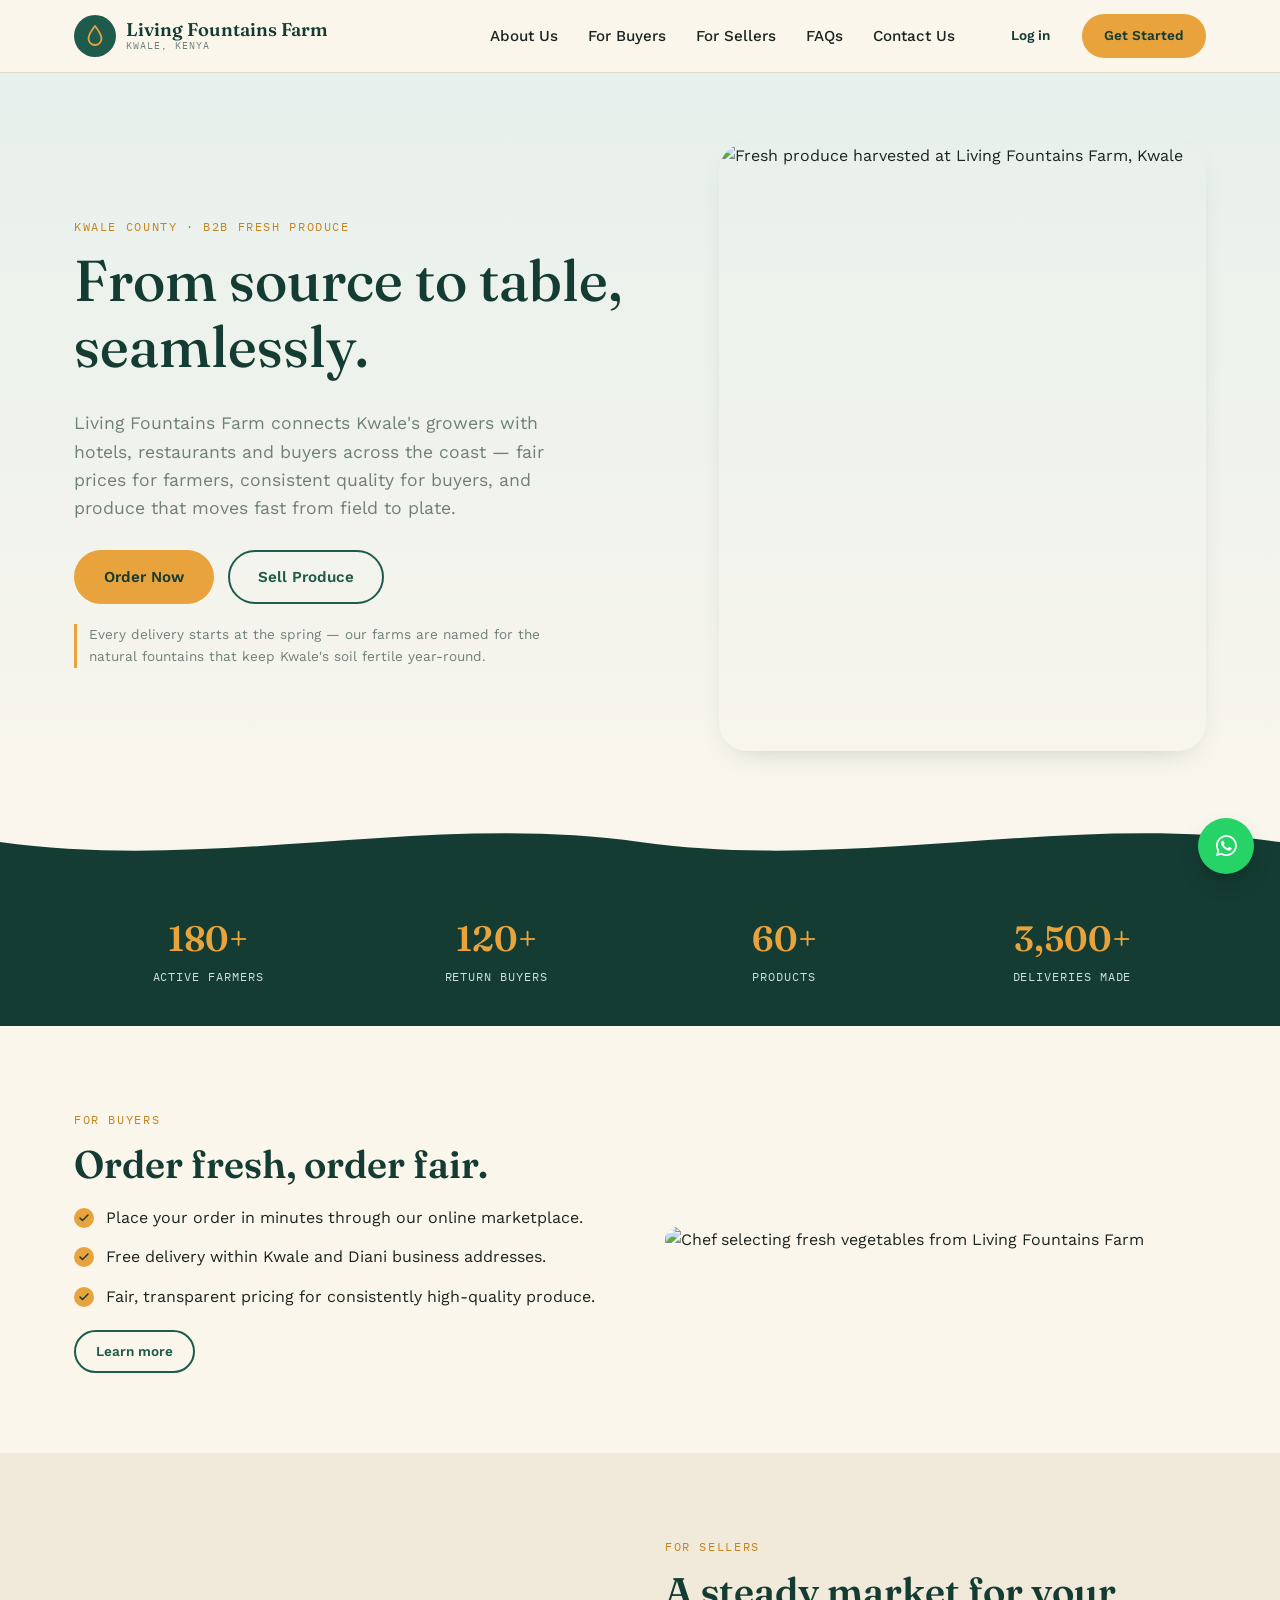
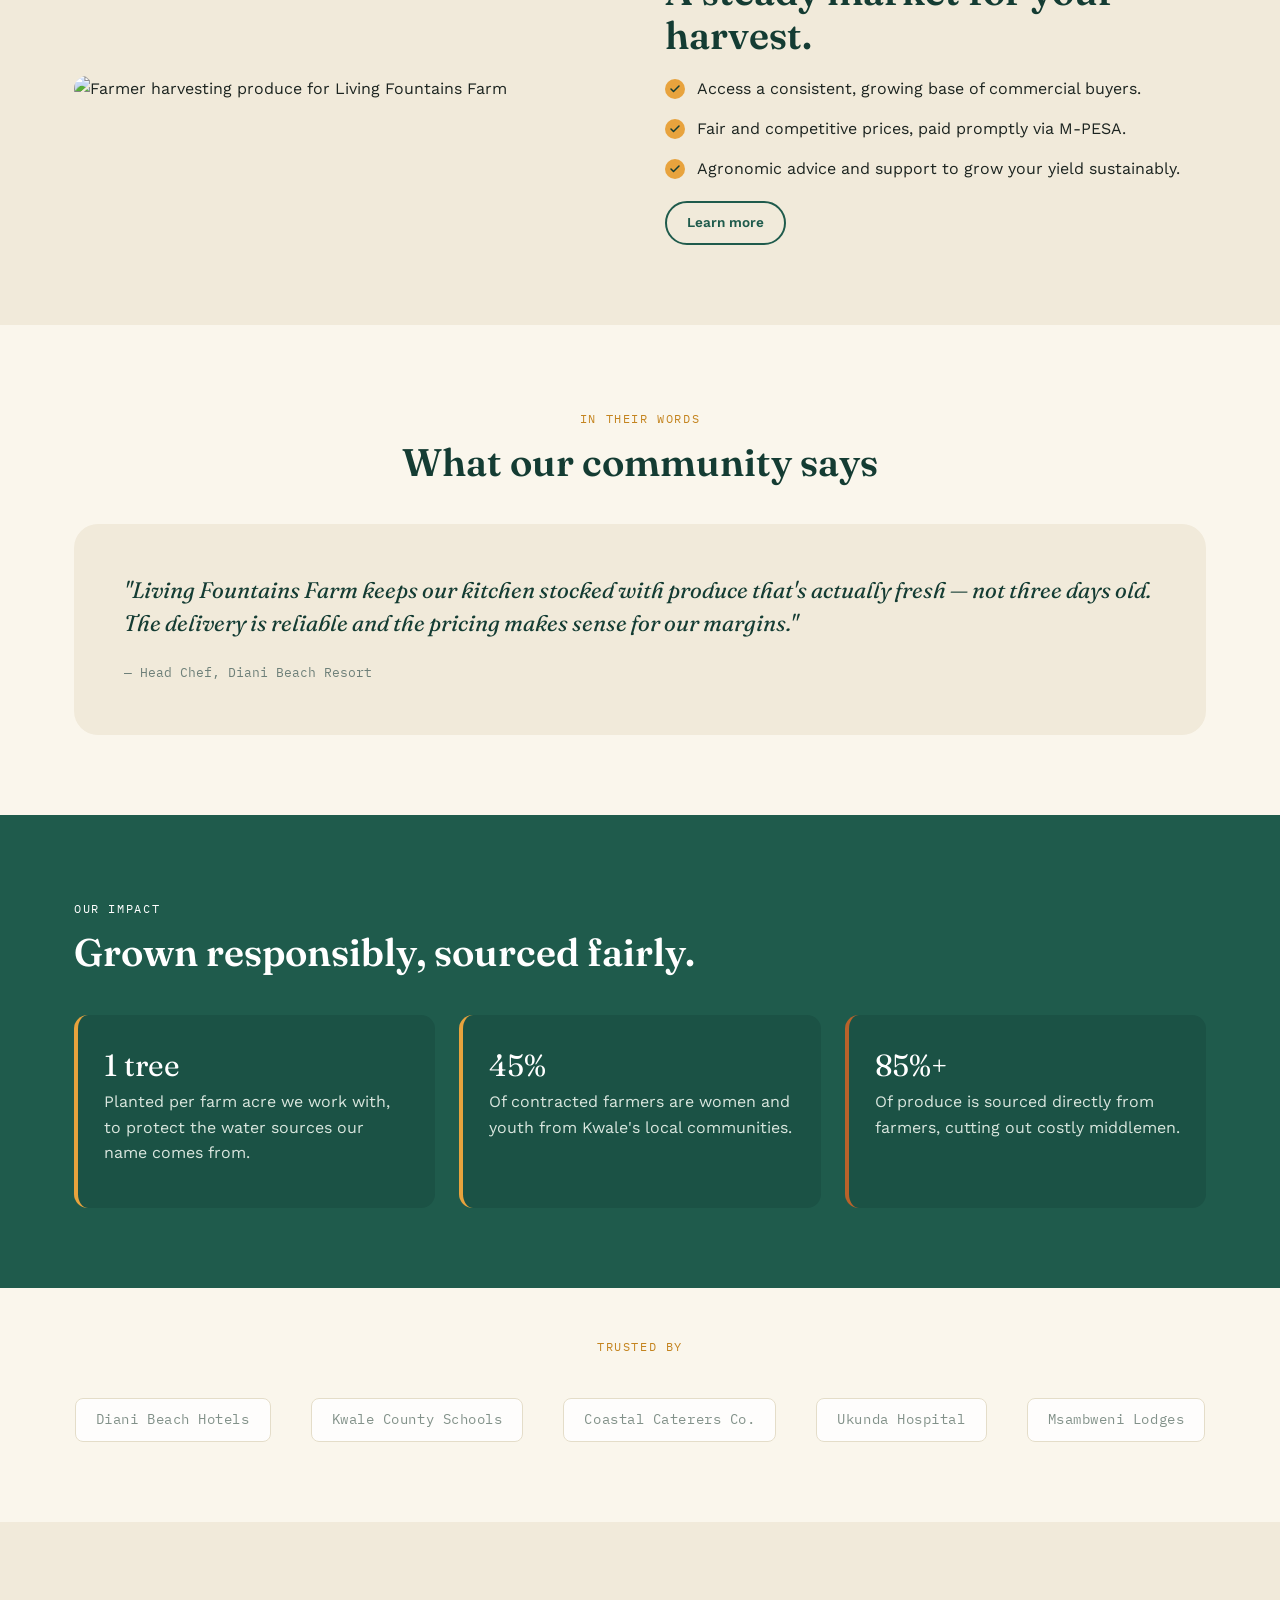
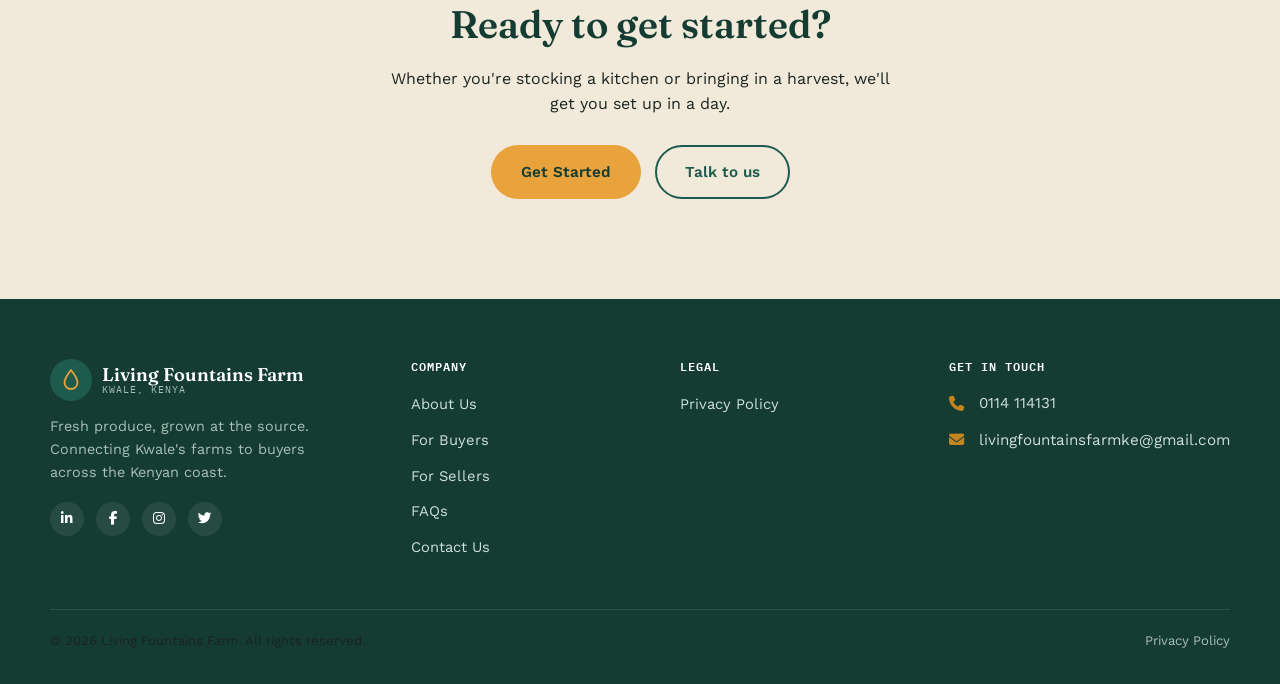
==== index.html @ 210768a9 "Add files via upload" ====
<!DOCTYPE html>
<html lang="en">
<head>
<meta charset="UTF-8">
<meta name="viewport" content="width=device-width, initial-scale=1.0, viewport-fit=cover">
<title>Living Fountains Farm — From Source to Table, Kwale, Kenya</title>
<meta name="description" content="Living Fountains Farm is a Kwale-based agri-marketplace connecting local farmers with buyers through fair pricing, reliable logistics and quality fresh produce.">
<meta name="keywords" content="Living Fountains Farm, Kwale farm, fresh produce Kenya, agri marketplace, buy produce Kwale, sell produce Kwale">
<meta name="author" content="Living Fountains Farm">
<link rel="canonical" href="https://livingfountainsfarm.co.ke/">
<meta property="og:title" content="Living Fountains Farm — From Source to Table">
<meta property="og:description" content="A Kwale-based agri-marketplace connecting farms to buyers with fair pricing and reliable delivery.">
<meta property="og:type" content="website">
<meta property="og:image" content="https://picsum.photos/seed/lff-hero/1200/900">
<link href="https://fonts.googleapis.com/css2?family=Fraunces:ital,opsz,wght@0,9..144,400;0,9..144,500;0,9..144,600;0,9..144,700;1,9..144,500&family=Work+Sans:wght@300;400;500;600;700&family=IBM+Plex+Mono:wght@400;500&display=swap" rel="stylesheet">
<link rel="stylesheet" href="https://cdnjs.cloudflare.com/ajax/libs/font-awesome/6.5.1/css/all.min.css">
<link rel="stylesheet" href="style.css">
</head>
<body>

<!-- ===== HEADER ===== -->
<header class="header">
  <div class="navbar">
    <a href="index.html" class="logo-link">
      <span class="logo-mark">
        <svg viewBox="0 0 24 24" fill="none" stroke="#E8A33D" stroke-width="1.8" stroke-linecap="round" stroke-linejoin="round"><path d="M12 2c0 0-6.5 8.2-6.5 12.5A6.5 6.5 0 0012 21a6.5 6.5 0 006.5-6.5C18.5 10.2 12 2 12 2z"/></svg>
      </span>
      <span class="logo-text">Living Fountains Farm<span>Kwale, Kenya</span></span>
    </a>
    <div class="nav-menu-wrap" id="navMenu">
      <ul class="nav-links">
        <li><a href="about.html">About Us</a></li>
        <li><a href="for-buyers.html">For Buyers</a></li>
        <li><a href="for-sellers.html">For Sellers</a></li>
        <li><a href="faqs.html">FAQs</a></li>
        <li><a href="contact.html">Contact Us</a></li>
      </ul>
      <div class="nav-right">
        <a href="login.html" class="btn btn-ghost btn-small">Log in</a>
        <a href="get-started.html" class="btn btn-primary btn-small">Get Started</a>
      </div>
    </div>
    <button class="hamburger" id="hamburger" aria-label="Toggle menu"><span class="bar"></span><span class="bar"></span><span class="bar"></span></button>
  </div>
</header>

<!-- ===== HERO ===== -->
<section class="hero">
  <div class="container hero-grid">
    <div class="hero-copy">
      <span class="eyebrow">Kwale County · B2B Fresh Produce</span>
      <h1>From <span class="accent">source</span> to table, seamlessly.</h1>
      <p class="hero-description">Living Fountains Farm connects Kwale's growers with hotels, restaurants and buyers across the coast — fair prices for farmers, consistent quality for buyers, and produce that moves fast from field to plate.</p>
      <div class="hero-ctas">
        <a href="https://buyers.livingfountainsfarm.co.ke/auth/onboard" class="btn btn-primary">Order Now</a>
        <a href="https://farmers.livingfountainsfarm.co.ke/auth/onboard" class="btn btn-outline">Sell Produce</a>
      </div>
      <p class="hero-note">Every delivery starts at the spring — our farms are named for the natural fountains that keep Kwale's soil fertile year-round.</p>
    </div>
    <div class="hero-image">
      <img src="https://picsum.photos/seed/lff-hero/900/1100" alt="Fresh produce harvested at Living Fountains Farm, Kwale">
    </div>
  </div>
  <div class="wave-divider">
    <svg viewBox="0 0 1200 60" preserveAspectRatio="none"><path d="M0,30 C200,60 400,0 600,30 C800,60 1000,0 1200,30 L1200,60 L0,60 Z" fill="#143C33"></path></svg>
  </div>
</section>

<!-- ===== STATS ===== -->
<section class="stats-strip">
  <div class="container stats-grid">
    <div><div class="stat-num">180+</div><div class="stat-label">Active Farmers</div></div>
    <div><div class="stat-num">120+</div><div class="stat-label">Return Buyers</div></div>
    <div><div class="stat-num">60+</div><div class="stat-label">Products</div></div>
    <div><div class="stat-num">3,500+</div><div class="stat-label">Deliveries Made</div></div>
  </div>
</section>

<!-- ===== FOR BUYERS / FOR SELLERS ===== -->
<section class="section">
  <div class="container two-col">
    <div>
      <span class="eyebrow">For Buyers</span>
      <h2>Order fresh, order fair.</h2>
      <ul class="check-list">
        <li>Place your order in minutes through our online marketplace.</li>
        <li>Free delivery within Kwale and Diani business addresses.</li>
        <li>Fair, transparent pricing for consistently high-quality produce.</li>
      </ul>
      <a href="for-buyers.html" class="btn btn-outline btn-small">Learn more</a>
    </div>
    <img src="https://picsum.photos/seed/lff-buyers/700/520" alt="Chef selecting fresh vegetables from Living Fountains Farm">
  </div>
</section>

<section class="section section-alt">
  <div class="container two-col">
    <img src="https://picsum.photos/seed/lff-sellers/700/520" alt="Farmer harvesting produce for Living Fountains Farm">
    <div>
      <span class="eyebrow">For Sellers</span>
      <h2>A steady market for your harvest.</h2>
      <ul class="check-list">
        <li>Access a consistent, growing base of commercial buyers.</li>
        <li>Fair and competitive prices, paid promptly via M-PESA.</li>
        <li>Agronomic advice and support to grow your yield sustainably.</li>
      </ul>
      <a href="for-sellers.html" class="btn btn-outline btn-small">Learn more</a>
    </div>
  </div>
</section>

<!-- ===== TESTIMONIALS ===== -->
<section class="section">
  <div class="container">
    <div class="section-head center">
      <span class="eyebrow">In their words</span>
      <h2>What our community says</h2>
    </div>
    <div class="testimonial">
      <blockquote>"Living Fountains Farm keeps our kitchen stocked with produce that's actually fresh — not three days old. The delivery is reliable and the pricing makes sense for our margins."</blockquote>
      <cite>— Head Chef, Diani Beach Resort</cite>
    </div>
  </div>
</section>

<!-- ===== ESG / VALUES ===== -->
<section class="section section-teal">
  <div class="container">
    <div class="section-head">
      <span class="eyebrow">Our Impact</span>
      <h2>Grown responsibly, sourced fairly.</h2>
    </div>
    <div class="value-grid">
      <div class="value-tile" style="background:#1B5245; border-left-color:#E8A33D;">
        <div class="value-num" style="color:#fff;">1 tree</div>
        <p style="color:#d9e6de;">Planted per farm acre we work with, to protect the water sources our name comes from.</p>
      </div>
      <div class="value-tile gold" style="background:#1B5245;">
        <div class="value-num" style="color:#fff;">45%</div>
        <p style="color:#d9e6de;">Of contracted farmers are women and youth from Kwale's local communities.</p>
      </div>
      <div class="value-tile clay" style="background:#1B5245;">
        <div class="value-num" style="color:#fff;">85%+</div>
        <p style="color:#d9e6de;">Of produce is sourced directly from farmers, cutting out costly middlemen.</p>
      </div>
    </div>
  </div>
</section>

<!-- ===== PARTNERS ===== -->
<section class="section-tight">
  <div class="container">
    <p class="center eyebrow" style="display:block;">Trusted by</p>
    <div class="partners-strip">
      <span class="partner-chip">Diani Beach Hotels</span>
      <span class="partner-chip">Kwale County Schools</span>
      <span class="partner-chip">Coastal Caterers Co.</span>
      <span class="partner-chip">Ukunda Hospital</span>
      <span class="partner-chip">Msambweni Lodges</span>
    </div>
  </div>
</section>

<!-- ===== CTA ===== -->
<section class="section section-alt center">
  <div class="container">
    <h2>Ready to get started?</h2>
    <p style="max-width:520px; margin:0 auto 26px;">Whether you're stocking a kitchen or bringing in a harvest, we'll get you set up in a day.</p>
    <div class="hero-ctas center" style="justify-content:center;">
      <a href="get-started.html" class="btn btn-primary">Get Started</a>
      <a href="contact.html" class="btn btn-outline">Talk to us</a>
    </div>
  </div>
</section>

<!-- ===== FOOTER ===== -->
<footer class="footer">
  <div class="container footer-top">
    <div class="footer-grid">
      <div class="footer-col">
        <div class="logo-link" style="margin-bottom:14px;">
          <span class="logo-mark"><svg viewBox="0 0 24 24" fill="none" stroke="#E8A33D" stroke-width="1.8" stroke-linecap="round" stroke-linejoin="round"><path d="M12 2c0 0-6.5 8.2-6.5 12.5A6.5 6.5 0 0012 21a6.5 6.5 0 006.5-6.5C18.5 10.2 12 2 12 2z"/></svg></span>
          <span class="logo-text" style="color:#fff;">Living Fountains Farm<span style="color:#a9c1b6;">Kwale, Kenya</span></span>
        </div>
        <p class="footer-brand-desc">Fresh produce, grown at the source. Connecting Kwale's farms to buyers across the Kenyan coast.</p>
        <div class="social-row">
          <a href="#" aria-label="LinkedIn"><i class="fab fa-linkedin-in"></i></a>
          <a href="#" aria-label="Facebook"><i class="fab fa-facebook-f"></i></a>
          <a href="#" aria-label="Instagram"><i class="fab fa-instagram"></i></a>
          <a href="#" aria-label="Twitter"><i class="fab fa-twitter"></i></a>
        </div>
      </div>
      <div class="footer-col">
        <h4>Company</h4>
        <ul class="footer-links">
          <li><a href="about.html">About Us</a></li>
          <li><a href="for-buyers.html">For Buyers</a></li>
          <li><a href="for-sellers.html">For Sellers</a></li>
          <li><a href="faqs.html">FAQs</a></li>
          <li><a href="contact.html">Contact Us</a></li>
        </ul>
      </div>
      <div class="footer-col">
        <h4>Legal</h4>
        <ul class="footer-links"><li><a href="privacy-policy.html">Privacy Policy</a></li></ul>
      </div>
      <div class="footer-col">
        <h4>Get in touch</h4>
        <div class="footer-contact-item"><i class="fas fa-phone"></i><a href="tel:+254114114131">0114 114131</a></div>
        <div class="footer-contact-item"><i class="fas fa-envelope"></i><a href="mailto:livingfountainsfarmke@gmail.com">livingfountainsfarmke@gmail.com</a></div>
      </div>
    </div>
  </div>
  <div class="container footer-bottom">
    <p>© 2026 Living Fountains Farm. All rights reserved.</p>
    <a href="privacy-policy.html">Privacy Policy</a>
  </div>
</footer>

<a href="https://wa.me/254114114131" class="whatsapp-float" target="_blank" rel="noopener noreferrer" aria-label="Chat on WhatsApp"><i class="fab fa-whatsapp"></i></a>

<script src="script.js"></script>
</body>
</html>
---- style.css ----
/* ==========================================================================
   LIVING FOUNTAINS FARM — Design tokens
   Palette:
     --lf-teal       #1F5B4C  (deep spring-water teal — primary)
     --lf-teal-dark  #143C33  (headers/footer)
     --lf-gold       #E8A33D  (sun-ripened gold — accent / CTA)
     --lf-clay       #B9622A  (soil clay — secondary accent)
     --lf-cream      #FAF6EC  (page background)
     --lf-ink        #1C2420  (text)
     --lf-mist       #6E8079  (muted text)
   Type:
     Display: "Fraunces" (organic serif, grown not manufactured)
     Body:    "Work Sans" (clean, practical)
     Utility: "IBM Plex Mono" (labels, numerals, small caps data)
   Signature element: flowing wave dividers between sections — the "fountain
   line" — echoing the spring source the farm is named for.
   ========================================================================== */

@import url('https://fonts.googleapis.com/css2?family=Fraunces:ital,opsz,wght@0,9..144,400;0,9..144,500;0,9..144,600;0,9..144,700;1,9..144,500&family=Work+Sans:wght@300;400;500;600;700&family=IBM+Plex+Mono:wght@400;500&display=swap');

:root {
  --lf-teal: #1F5B4C;
  --lf-teal-dark: #143C33;
  --lf-teal-tint: #E7F0EC;
  --lf-gold: #E8A33D;
  --lf-gold-dark: #C4841F;
  --lf-clay: #B9622A;
  --lf-cream: #FAF6EC;
  --lf-cream-deep: #F1EADA;
  --lf-ink: #1C2420;
  --lf-mist: #6E8079;
  --lf-border: #E1D9C4;

  --font-display: 'Fraunces', serif;
  --font-body: 'Work Sans', sans-serif;
  --font-mono: 'IBM Plex Mono', monospace;

  --container-max: 1180px;
  --container-padding: 24px;
  --radius: 14px;
  --shadow-subtle: 0 10px 30px -18px rgba(20, 60, 51, 0.35);
}

* { box-sizing: border-box; }

html { scroll-behavior: smooth; }

body {
  margin: 0;
  font-family: var(--font-body);
  color: var(--lf-ink);
  background: var(--lf-cream);
  line-height: 1.6;
  -webkit-font-smoothing: antialiased;
}

img { max-width: 100%; display: block; }

a { color: inherit; }

.container {
  max-width: var(--container-max);
  margin: 0 auto;
  padding: 0 var(--container-padding);
}

h1, h2, h3, h4 {
  font-family: var(--font-display);
  color: var(--lf-teal-dark);
  line-height: 1.15;
  margin: 0 0 0.5em;
  font-weight: 600;
}

h1 { font-size: clamp(2.4rem, 5vw, 3.6rem); font-weight: 500; }
h2 { font-size: clamp(1.8rem, 3.2vw, 2.4rem); }
h3 { font-size: 1.3rem; }

p { margin: 0 0 1em; color: var(--lf-ink); }

.eyebrow {
  font-family: var(--font-mono);
  font-size: 0.72rem;
  letter-spacing: 0.14em;
  text-transform: uppercase;
  color: var(--lf-gold-dark);
  display: inline-block;
  margin-bottom: 12px;
}

/* ---------- Buttons ---------- */
.btn {
  display: inline-flex;
  align-items: center;
  gap: 8px;
  padding: 13px 28px;
  border-radius: 999px;
  font-family: var(--font-body);
  font-weight: 600;
  font-size: 0.95rem;
  text-decoration: none;
  border: 2px solid transparent;
  cursor: pointer;
  transition: transform 0.2s ease, box-shadow 0.2s ease, background 0.2s ease;
}
.btn-primary {
  background: var(--lf-gold);
  color: var(--lf-teal-dark);
}
.btn-primary:hover { background: var(--lf-gold-dark); transform: translateY(-2px); box-shadow: 0 10px 22px -10px rgba(196,132,31,0.6); }
.btn-outline {
  background: transparent;
  border-color: var(--lf-teal);
  color: var(--lf-teal);
}
.btn-outline:hover { background: var(--lf-teal); color: #fff; transform: translateY(-2px); }
.btn-ghost {
  background: transparent;
  color: var(--lf-teal-dark);
  padding: 13px 18px;
}
.btn-ghost:hover { color: var(--lf-gold-dark); }
.btn-small { padding: 9px 20px; font-size: 0.85rem; }
.btn-block { width: 100%; justify-content: center; }

/* ---------- Header / Nav ---------- */
.header {
  position: sticky;
  top: 0;
  z-index: 200;
  background: rgba(250, 246, 236, 0.92);
  backdrop-filter: blur(10px);
  border-bottom: 1px solid var(--lf-border);
}
.navbar {
  max-width: var(--container-max);
  margin: 0 auto;
  padding: 14px var(--container-padding);
  display: flex;
  align-items: center;
  justify-content: space-between;
  gap: 20px;
}
.logo-link {
  display: flex;
  align-items: center;
  gap: 10px;
  text-decoration: none;
}
.logo-mark {
  width: 42px;
  height: 42px;
  border-radius: 50%;
  background: var(--lf-teal);
  display: flex;
  align-items: center;
  justify-content: center;
  flex-shrink: 0;
}
.logo-mark svg { width: 24px; height: 24px; }
.logo-text {
  font-family: var(--font-display);
  font-weight: 600;
  font-size: 1.15rem;
  color: var(--lf-teal-dark);
  line-height: 1.1;
}
.logo-text span {
  display: block;
  font-family: var(--font-mono);
  font-size: 0.6rem;
  letter-spacing: 0.1em;
  color: var(--lf-mist);
  font-weight: 400;
  text-transform: uppercase;
}
.nav-links {
  list-style: none;
  display: flex;
  gap: 30px;
  margin: 0;
  padding: 0;
  font-weight: 500;
  font-size: 0.95rem;
}
.nav-links a {
  text-decoration: none;
  color: var(--lf-ink);
  padding: 6px 0;
  border-bottom: 2px solid transparent;
  transition: color 0.2s, border-color 0.2s;
}
.nav-links a:hover,
.nav-links a.active {
  color: var(--lf-teal);
  border-color: var(--lf-gold);
}
.nav-right {
  display: flex;
  align-items: center;
  gap: 10px;
}
.nav-menu-wrap {
  display: flex;
  align-items: center;
  gap: 34px;
}
.hamburger {
  display: none;
  flex-direction: column;
  gap: 5px;
  cursor: pointer;
  background: none;
  border: none;
  padding: 6px;
}
.hamburger .bar {
  width: 24px;
  height: 2px;
  background: var(--lf-teal-dark);
  display: block;
  transition: 0.25s;
}

/* ---------- Hero wave divider (signature element) ---------- */
.wave-divider {
  width: 100%;
  line-height: 0;
  transform: translateY(1px);
}
.wave-divider svg { width: 100%; height: 60px; display: block; }

/* ---------- Hero ---------- */
.hero {
  background: linear-gradient(180deg, var(--lf-teal-tint) 0%, var(--lf-cream) 100%);
  padding: 70px 0 0;
  overflow: hidden;
}
.hero-grid {
  display: grid;
  grid-template-columns: 1.1fr 0.9fr;
  gap: 50px;
  align-items: center;
  padding-bottom: 60px;
}
.hero-title .accent { color: var(--lf-gold-dark); font-style: italic; }
.hero-description { font-size: 1.1rem; color: var(--lf-mist); max-width: 520px; }
.hero-ctas { display: flex; gap: 14px; flex-wrap: wrap; margin: 28px 0 20px; }
.hero-note {
  font-size: 0.85rem;
  color: var(--lf-mist);
  border-left: 3px solid var(--lf-gold);
  padding-left: 12px;
  max-width: 480px;
}
.hero-image {
  position: relative;
  border-radius: 28px;
  overflow: hidden;
  box-shadow: var(--shadow-subtle);
  aspect-ratio: 4/5;
}
.hero-image img { width: 100%; height: 100%; object-fit: cover; }

/* ---------- Stats strip ---------- */
.stats-strip {
  background: var(--lf-teal-dark);
  color: #fff;
  padding: 40px 0;
}
.stats-grid {
  display: grid;
  grid-template-columns: repeat(4, 1fr);
  gap: 20px;
  text-align: center;
}
.stat-num {
  font-family: var(--font-display);
  font-size: 2.2rem;
  color: var(--lf-gold);
  font-weight: 600;
}
.stat-label {
  font-family: var(--font-mono);
  font-size: 0.72rem;
  letter-spacing: 0.08em;
  text-transform: uppercase;
  color: #cfe0d8;
}

/* ---------- Sections ---------- */
.section { padding: 80px 0; }
.section-tight { padding: 50px 0; }
.section-alt { background: var(--lf-cream-deep); }
.section-teal { background: var(--lf-teal); color: #fff; }
.section-teal h2, .section-teal h3, .section-teal .eyebrow { color: #fff; }
.section-teal p { color: #d9e6de; }

.section-head { max-width: 640px; margin: 0 0 40px; }
.section-head.center { margin-left: auto; margin-right: auto; text-align: center; }

/* ---------- Two-column feature ---------- */
.two-col {
  display: grid;
  grid-template-columns: 1fr 1fr;
  gap: 50px;
  align-items: center;
}
.two-col img { border-radius: var(--radius); box-shadow: var(--shadow-subtle); }

/* ---------- Cards ---------- */
.card-grid {
  display: grid;
  grid-template-columns: repeat(3, 1fr);
  gap: 28px;
}
.card {
  background: #fff;
  border: 1px solid var(--lf-border);
  border-radius: var(--radius);
  padding: 30px 26px;
  transition: transform 0.25s, box-shadow 0.25s;
}
.card:hover { transform: translateY(-6px); box-shadow: var(--shadow-subtle); }
.card-num {
  font-family: var(--font-mono);
  font-size: 0.75rem;
  color: var(--lf-gold-dark);
  margin-bottom: 10px;
  display: block;
}
.card-icon {
  width: 46px; height: 46px;
  border-radius: 12px;
  background: var(--lf-teal-tint);
  display: flex; align-items: center; justify-content: center;
  margin-bottom: 16px;
}
.card-icon svg { width: 24px; height: 24px; stroke: var(--lf-teal); }

/* ---------- Checklist ---------- */
.check-list { list-style: none; margin: 0 0 20px; padding: 0; }
.check-list li {
  display: flex;
  gap: 12px;
  margin-bottom: 14px;
  align-items: flex-start;
}
.check-list li::before {
  content: '';
  flex-shrink: 0;
  width: 20px; height: 20px;
  margin-top: 3px;
  border-radius: 50%;
  background: var(--lf-gold);
  background-image: url("data:image/svg+xml,%3Csvg xmlns='http://www.w3.org/2000/svg' viewBox='0 0 24 24' fill='none' stroke='%23143C33' stroke-width='3' stroke-linecap='round' stroke-linejoin='round'%3E%3Cpolyline points='20 6 9 17 4 12'/%3E%3C/svg%3E");
  background-repeat: no-repeat;
  background-position: center;
  background-size: 12px;
}

/* ---------- Testimonial ---------- */
.testimonial {
  background: var(--lf-cream-deep);
  border-radius: 24px;
  padding: 50px;
  position: relative;
}
.testimonial blockquote {
  font-family: var(--font-display);
  font-size: 1.4rem;
  font-style: italic;
  color: var(--lf-teal-dark);
  margin: 0 0 20px;
  line-height: 1.45;
}
.testimonial cite {
  font-family: var(--font-mono);
  font-size: 0.8rem;
  color: var(--lf-mist);
  font-style: normal;
}

/* ---------- Steps (numbered — real sequence) ---------- */
.steps-list { list-style: none; margin: 0; padding: 0; counter-reset: step; }
.steps-list li {
  counter-increment: step;
  display: flex;
  gap: 20px;
  padding: 22px 0;
  border-bottom: 1px solid var(--lf-border);
}
.steps-list li:last-child { border-bottom: none; }
.steps-list li::before {
  content: counter(step);
  font-family: var(--font-display);
  font-size: 1.3rem;
  color: var(--lf-gold-dark);
  width: 40px; height: 40px;
  flex-shrink: 0;
  border: 2px solid var(--lf-gold);
  border-radius: 50%;
  display: flex; align-items: center; justify-content: center;
}

/* ---------- ESG / value tiles ---------- */
.value-grid {
  display: grid;
  grid-template-columns: repeat(3, 1fr);
  gap: 24px;
}
.value-tile {
  background: #fff;
  border-radius: var(--radius);
  padding: 26px;
  border-left: 4px solid var(--lf-teal);
}
.value-tile.gold { border-left-color: var(--lf-gold); }
.value-tile.clay { border-left-color: var(--lf-clay); }
.value-tile .value-num { font-family: var(--font-display); font-size: 1.9rem; color: var(--lf-teal-dark); }

/* ---------- Tabs (Why buy/sell from us) ---------- */
.tabs { display: flex; flex-wrap: wrap; gap: 10px; margin-bottom: 30px; }
.tab-btn {
  font-family: var(--font-mono);
  font-size: 0.78rem;
  letter-spacing: 0.05em;
  text-transform: uppercase;
  padding: 10px 18px;
  border-radius: 999px;
  border: 1px solid var(--lf-border);
  background: #fff;
  cursor: pointer;
  color: var(--lf-mist);
}
.tab-btn.active { background: var(--lf-teal); color: #fff; border-color: var(--lf-teal); }
.tab-panel { display: none; }
.tab-panel.active { display: block; }

/* ---------- Partners strip ---------- */
.partners-strip {
  display: flex;
  flex-wrap: wrap;
  gap: 40px;
  align-items: center;
  justify-content: center;
  padding: 30px 0;
  opacity: 0.85;
}
.partner-chip {
  font-family: var(--font-mono);
  font-size: 0.85rem;
  letter-spacing: 0.04em;
  color: var(--lf-mist);
  border: 1px solid var(--lf-border);
  padding: 10px 20px;
  border-radius: 8px;
  background: #fff;
}

/* ---------- FAQ accordion ---------- */
.faq-list { max-width: 780px; margin: 0 auto; }
.faq-item {
  border-bottom: 1px solid var(--lf-border);
}
.faq-question {
  width: 100%;
  text-align: left;
  background: none;
  border: none;
  padding: 22px 0;
  font-family: var(--font-display);
  font-size: 1.1rem;
  color: var(--lf-teal-dark);
  display: flex;
  justify-content: space-between;
  align-items: center;
  cursor: pointer;
  gap: 20px;
}
.faq-question .icon { font-size: 1.4rem; color: var(--lf-gold-dark); transition: transform 0.25s; flex-shrink: 0; }
.faq-item.open .faq-question .icon { transform: rotate(45deg); }
.faq-answer {
  max-height: 0;
  overflow: hidden;
  transition: max-height 0.3s ease;
  color: var(--lf-mist);
}
.faq-item.open .faq-answer { max-height: 400px; }
.faq-answer-inner { padding-bottom: 22px; }
.faq-category { margin-bottom: 10px; }

/* ---------- Contact page ---------- */
.contact-grid {
  display: grid;
  grid-template-columns: 0.85fr 1.15fr;
  gap: 50px;
}
.contact-info h3 { margin-bottom: 20px; }
.footer-contact-item {
  display: flex;
  align-items: center;
  gap: 12px;
  font-size: 0.95rem;
}
.footer-contact-item i, .footer-contact-item svg { color: var(--lf-gold-dark); width: 18px; }
.contact-info a { text-decoration: none; }
.contact-info a:hover { color: var(--lf-teal); }
.location-item { margin-bottom: 26px; padding-bottom: 20px; border-bottom: 1px solid var(--lf-border); }
.location-item:last-child { border-bottom: none; }
.location-item h4 { font-size: 1.05rem; margin-bottom: 10px; display: flex; gap: 8px; align-items: center; }
.map-container { border-radius: 12px; overflow: hidden; box-shadow: var(--shadow-subtle); margin-top: 12px; }
.map-container iframe { width: 100%; height: 220px; border: 0; }

.contact-form { background: #fff; border-radius: 20px; padding: 36px; box-shadow: var(--shadow-subtle); }
.form-group { margin-bottom: 18px; }
.form-group label { display: block; font-weight: 600; font-size: 0.88rem; margin-bottom: 6px; color: var(--lf-teal-dark); }
.form-group input,
.form-group select,
.form-group textarea {
  width: 100%;
  padding: 12px 14px;
  border: 1px solid var(--lf-border);
  border-radius: 10px;
  font-family: var(--font-body);
  font-size: 0.95rem;
  background: var(--lf-cream);
  color: var(--lf-ink);
}
.form-group input:focus,
.form-group select:focus,
.form-group textarea:focus {
  outline: none;
  border-color: var(--lf-teal);
  box-shadow: 0 0 0 3px rgba(31,91,76,0.12);
}
.form-success { color: var(--lf-teal); background: var(--lf-teal-tint); padding: 12px 16px; border-radius: 10px; }
.form-error { color: #a33; background: #fdeeee; padding: 12px 16px; border-radius: 10px; }

/* ---------- Auth (Log in / Get Started) ---------- */
.auth-shell {
  min-height: calc(100vh - 220px);
  display: flex;
  align-items: center;
  justify-content: center;
  padding: 60px var(--container-padding);
  background: linear-gradient(180deg, var(--lf-teal-tint), var(--lf-cream));
}
.auth-card {
  width: 100%;
  max-width: 440px;
  background: #fff;
  border-radius: 22px;
  box-shadow: var(--shadow-subtle);
  padding: 40px;
}
.auth-header { text-align: center; margin-bottom: 26px; }
.role-toggle {
  display: grid;
  grid-template-columns: 1fr 1fr;
  gap: 8px;
  background: var(--lf-cream-deep);
  border-radius: 12px;
  padding: 6px;
  margin-bottom: 28px;
}
.role-btn {
  border: none;
  background: transparent;
  padding: 10px;
  border-radius: 8px;
  font-weight: 600;
  font-size: 0.9rem;
  color: var(--lf-mist);
  cursor: pointer;
}
.role-btn.active { background: var(--lf-teal); color: #fff; }
.auth-panel { display: none; }
.auth-panel.active { display: block; }
.auth-switch { text-align: center; margin-top: 20px; font-size: 0.9rem; color: var(--lf-mist); }
.auth-switch a { color: var(--lf-teal); font-weight: 600; text-decoration: none; }
.auth-divider { text-align: center; color: var(--lf-mist); font-size: 0.8rem; margin: 18px 0; position: relative; }
.auth-divider::before, .auth-divider::after {
  content: ''; position: absolute; top: 50%; width: 40%; height: 1px; background: var(--lf-border);
}
.auth-divider::before { left: 0; } .auth-divider::after { right: 0; }

/* ---------- Footer ---------- */
.footer { background: var(--lf-teal-dark); color: #cfe0d8; padding-top: 0; }
.footer-top { padding: 60px 0 40px; }
.footer-grid {
  display: grid;
  grid-template-columns: 1.4fr 1fr 1fr 1fr;
  gap: 40px;
}
.footer-col h4 { color: #fff; font-family: var(--font-mono); font-size: 0.78rem; letter-spacing: 0.08em; text-transform: uppercase; margin-bottom: 18px; }
.footer-links { list-style: none; padding: 0; margin: 0; }
.footer-links li { margin-bottom: 10px; }
.footer-links a { text-decoration: none; color: #cfe0d8; font-size: 0.92rem; }
.footer-links a:hover { color: var(--lf-gold); }
.footer .footer-contact-item { margin-bottom: 12px; color: #cfe0d8; }
.footer .footer-contact-item a { text-decoration: none; color: #cfe0d8; }
.footer .footer-contact-item a:hover { color: var(--lf-gold); }
.footer-brand-desc { font-size: 0.9rem; color: #a9c1b6; max-width: 280px; margin-top: 14px; }
.social-row { display: flex; gap: 12px; margin-top: 18px; }
.social-row a {
  width: 34px; height: 34px; border-radius: 50%;
  background: rgba(255,255,255,0.08);
  display: flex; align-items: center; justify-content: center;
  color: #fff; text-decoration: none; font-size: 0.85rem;
  transition: background 0.2s;
}
.social-row a:hover { background: var(--lf-gold); color: var(--lf-teal-dark); }
.footer-bottom {
  border-top: 1px solid rgba(255,255,255,0.1);
  padding: 20px 0;
  font-size: 0.82rem;
  color: #a9c1b6;
  display: flex;
  justify-content: space-between;
  flex-wrap: wrap;
  gap: 10px;
}
.footer-bottom a { text-decoration: none; color: #a9c1b6; }
.footer-bottom a:hover { color: var(--lf-gold); }

/* ---------- Page hero (inner pages) ---------- */
.page-hero {
  background: var(--lf-teal-tint);
  padding: 60px 0 50px;
  text-align: center;
}
.page-hero p { max-width: 600px; margin: 0 auto; color: var(--lf-mist); }

/* ---------- Utility ---------- */
.center { text-align: center; }
.mt-30 { margin-top: 30px; }
.mb-0 { margin-bottom: 0; }

/* ---------- Floating WhatsApp ---------- */
.whatsapp-float {
  position: fixed;
  bottom: 26px; right: 26px;
  width: 56px; height: 56px;
  border-radius: 50%;
  background: #25D366;
  color: #fff;
  display: flex; align-items: center; justify-content: center;
  font-size: 1.5rem;
  text-decoration: none;
  box-shadow: 0 10px 24px -8px rgba(0,0,0,0.35);
  z-index: 150;
}

/* ---------- Responsive ---------- */
@media (max-width: 980px) {
  .hero-grid, .two-col, .contact-grid { grid-template-columns: 1fr; }
  .hero-image { order: -1; aspect-ratio: 16/9; }
  .card-grid { grid-template-columns: 1fr 1fr; }
  .stats-grid { grid-template-columns: 1fr 1fr; }
  .value-grid { grid-template-columns: 1fr; }
  .footer-grid { grid-template-columns: 1fr 1fr; }
}
@media (max-width: 768px) {
  .nav-menu-wrap { position: fixed; top: 72px; left: 0; right: 0; bottom: 0; background: var(--lf-cream); flex-direction: column; padding: 30px; gap: 24px; transform: translateX(100%); transition: transform 0.3s ease; overflow-y: auto; }
  .nav-menu-wrap.open { transform: translateX(0); }
  .nav-links { flex-direction: column; gap: 18px; font-size: 1.1rem; }
  .nav-right { flex-direction: column; align-items: stretch; width: 100%; }
  .hamburger { display: flex; }
  .card-grid { grid-template-columns: 1fr; }
  .stats-grid { grid-template-columns: 1fr 1fr; }
  .footer-grid { grid-template-columns: 1fr; }
  .footer-bottom { flex-direction: column; text-align: center; }
}
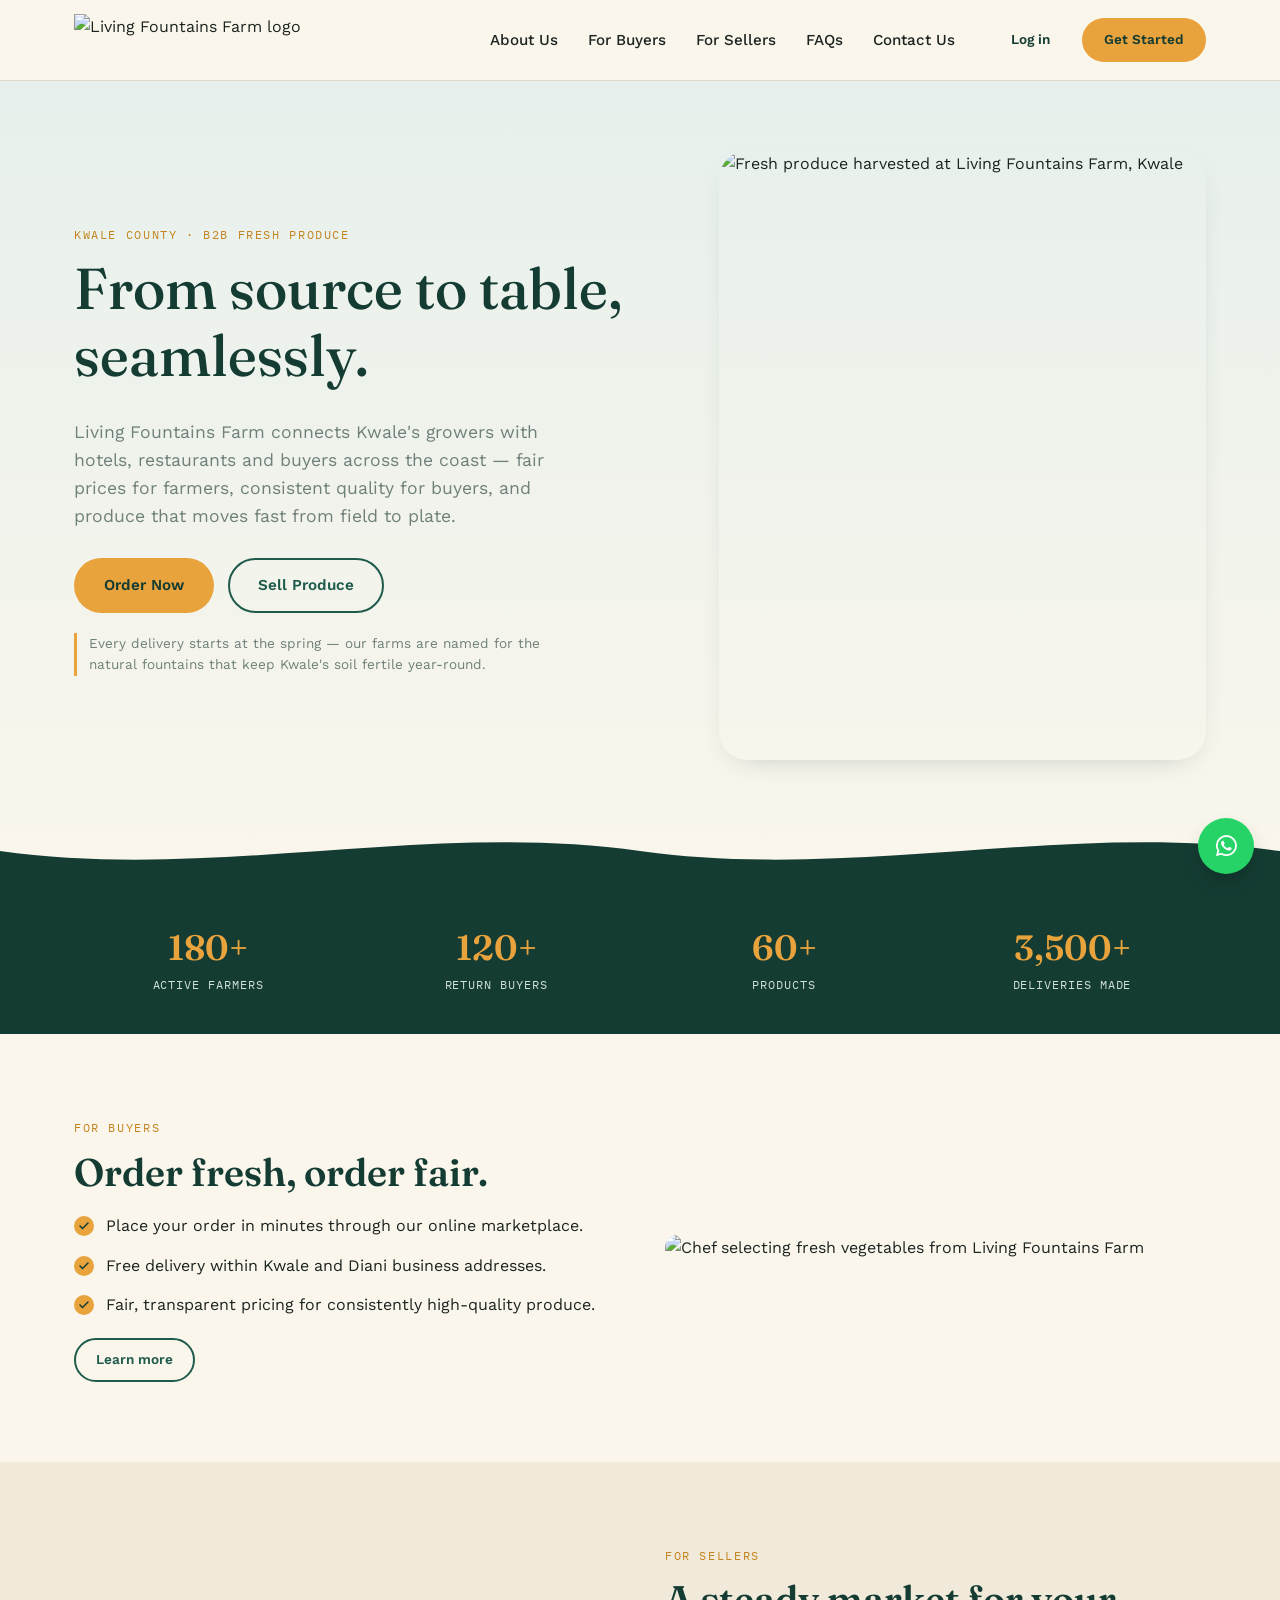
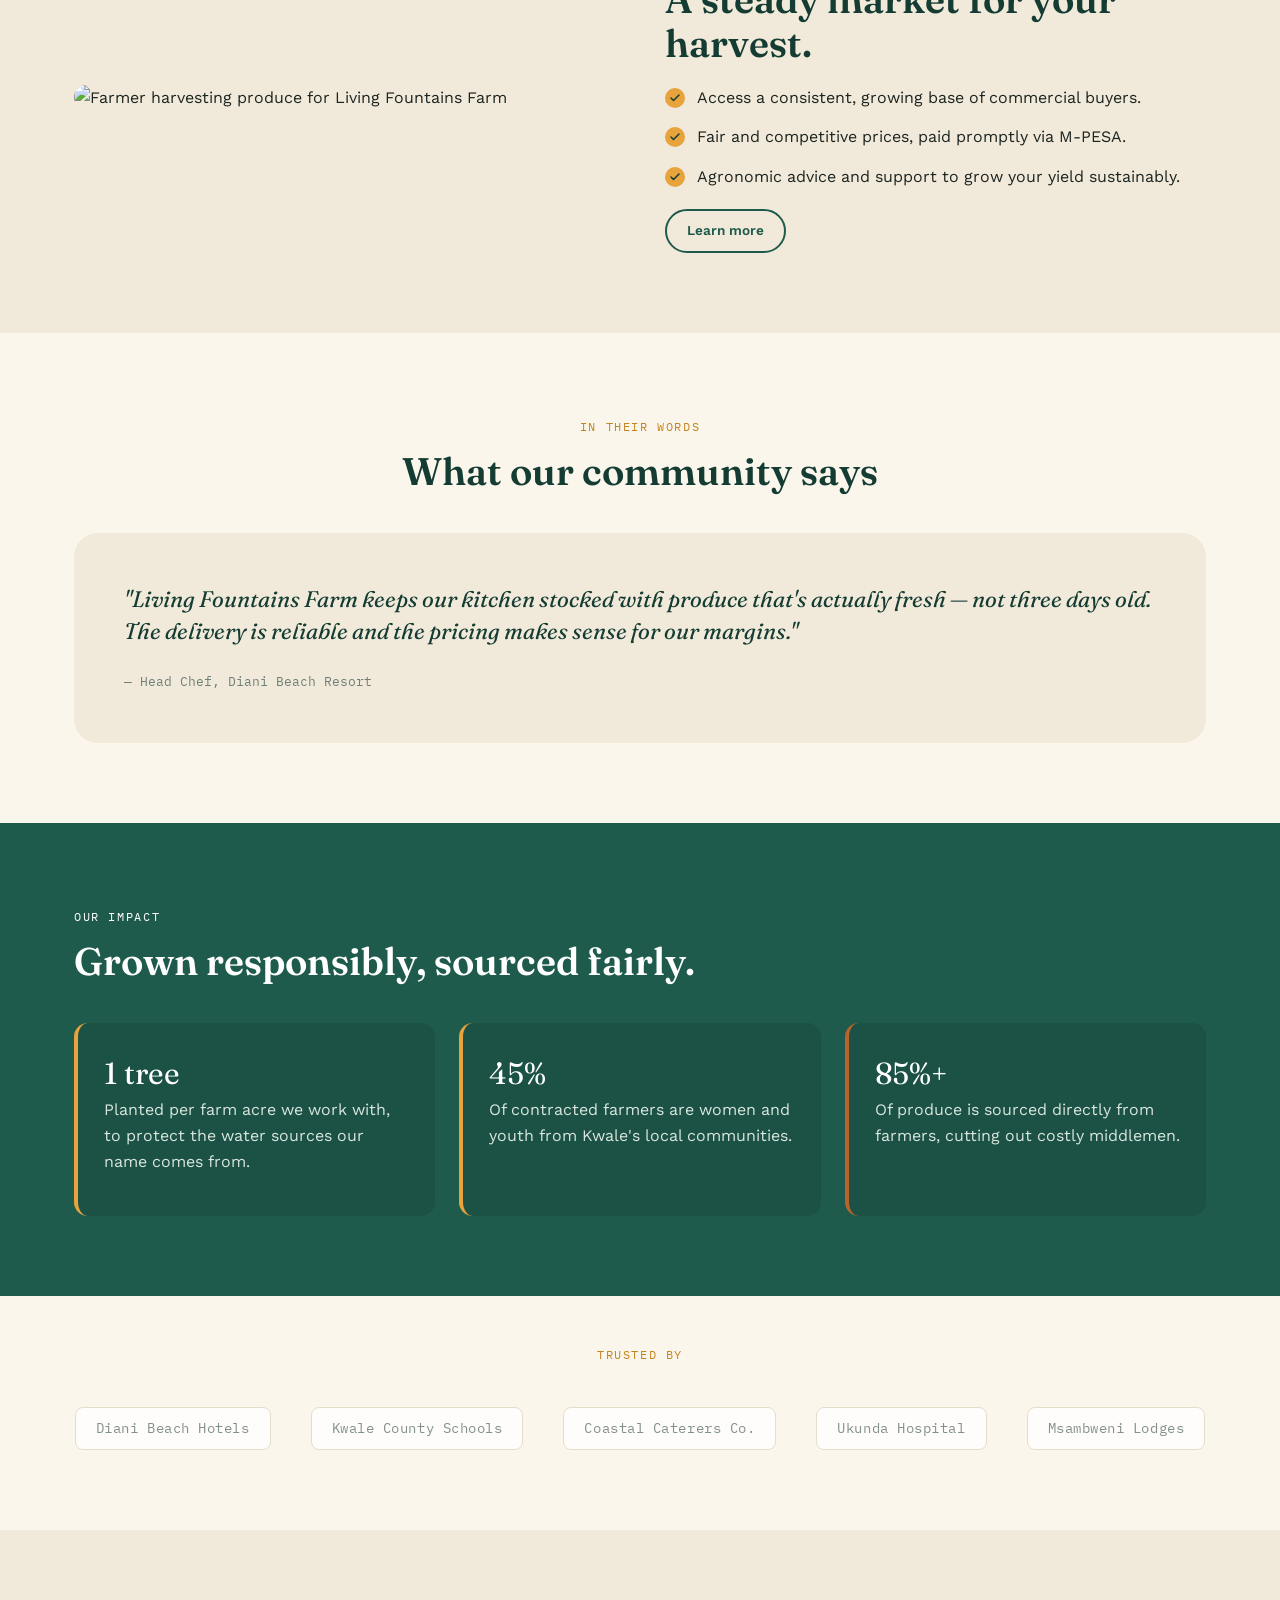
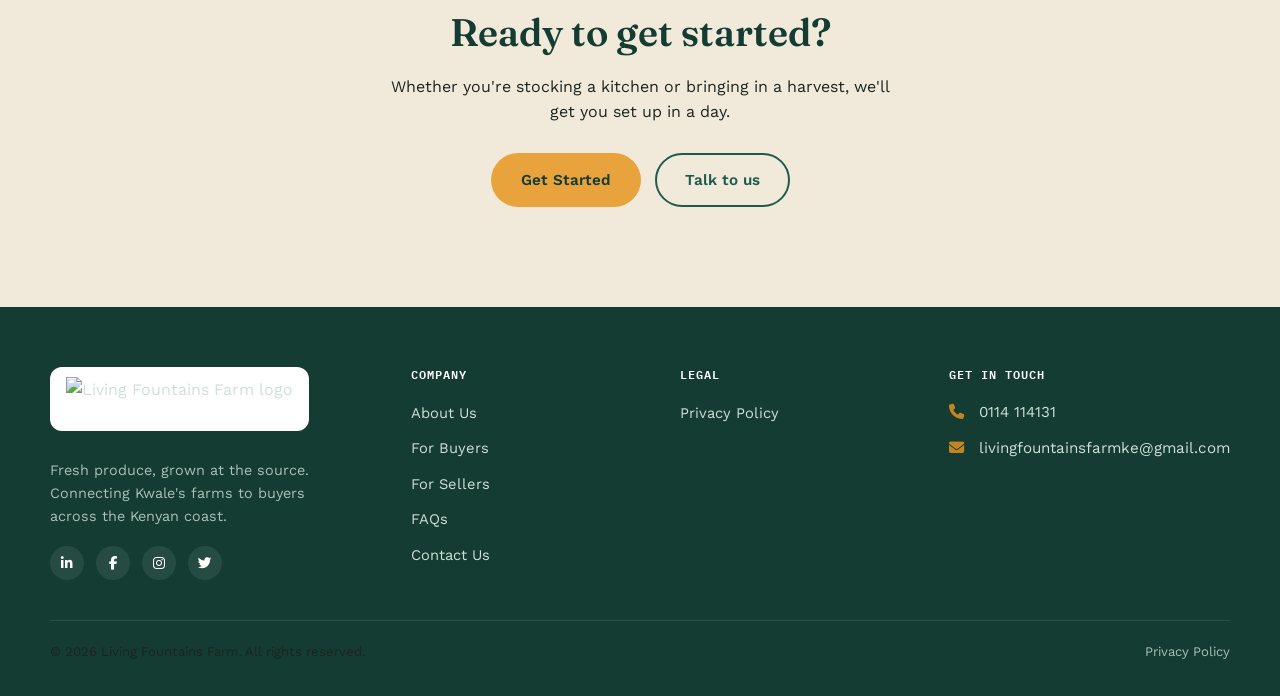
==== commit 65f49ec6: "Add files via upload" ====
--- a/index.html
+++ b/index.html
@@ -11,9 +11,10 @@
 <meta property="og:title" content="Living Fountains Farm — From Source to Table">
 <meta property="og:description" content="A Kwale-based agri-marketplace connecting farms to buyers with fair pricing and reliable delivery.">
 <meta property="og:type" content="website">
-<meta property="og:image" content="https://picsum.photos/seed/lff-hero/1200/900">
+<meta property="og:image" content="https://images.pexels.com/photos/5529591/pexels-photo-5529591.jpeg?auto=compress&cs=tinysrgb&w=1200">
 <link href="https://fonts.googleapis.com/css2?family=Fraunces:ital,opsz,wght@0,9..144,400;0,9..144,500;0,9..144,600;0,9..144,700;1,9..144,500&family=Work+Sans:wght@300;400;500;600;700&family=IBM+Plex+Mono:wght@400;500&display=swap" rel="stylesheet">
 <link rel="stylesheet" href="https://cdnjs.cloudflare.com/ajax/libs/font-awesome/6.5.1/css/all.min.css">
+<link rel="icon" type="image/png" href="assets/favicon.png">
 <link rel="stylesheet" href="style.css">
 </head>
 <body>
@@ -22,10 +23,7 @@
 <header class="header">
   <div class="navbar">
     <a href="index.html" class="logo-link">
-      <span class="logo-mark">
-        <svg viewBox="0 0 24 24" fill="none" stroke="#E8A33D" stroke-width="1.8" stroke-linecap="round" stroke-linejoin="round"><path d="M12 2c0 0-6.5 8.2-6.5 12.5A6.5 6.5 0 0012 21a6.5 6.5 0 006.5-6.5C18.5 10.2 12 2 12 2z"/></svg>
-      </span>
-      <span class="logo-text">Living Fountains Farm<span>Kwale, Kenya</span></span>
+      <img src="assets/logo.png" alt="Living Fountains Farm logo" style="height:52px;width:auto;display:block;">
     </a>
     <div class="nav-menu-wrap" id="navMenu">
       <ul class="nav-links">
@@ -58,7 +56,7 @@
       <p class="hero-note">Every delivery starts at the spring — our farms are named for the natural fountains that keep Kwale's soil fertile year-round.</p>
     </div>
     <div class="hero-image">
-      <img src="https://picsum.photos/seed/lff-hero/900/1100" alt="Fresh produce harvested at Living Fountains Farm, Kwale">
+      <img src="https://images.pexels.com/photos/5529591/pexels-photo-5529591.jpeg?auto=compress&cs=tinysrgb&w=900&h=1100&fit=crop" alt="Fresh produce harvested at Living Fountains Farm, Kwale">
     </div>
   </div>
   <div class="wave-divider">
@@ -89,13 +87,13 @@
       </ul>
       <a href="for-buyers.html" class="btn btn-outline btn-small">Learn more</a>
     </div>
-    <img src="https://picsum.photos/seed/lff-buyers/700/520" alt="Chef selecting fresh vegetables from Living Fountains Farm">
+    <img src="https://images.pexels.com/photos/8629109/pexels-photo-8629109.jpeg?auto=compress&cs=tinysrgb&w=700&h=520&fit=crop" alt="Chef selecting fresh vegetables from Living Fountains Farm">
   </div>
 </section>
 
 <section class="section section-alt">
   <div class="container two-col">
-    <img src="https://picsum.photos/seed/lff-sellers/700/520" alt="Farmer harvesting produce for Living Fountains Farm">
+    <img src="https://images.pexels.com/photos/15897037/pexels-photo-15897037.jpeg?auto=compress&cs=tinysrgb&w=700&h=520&fit=crop" alt="Farmer harvesting produce for Living Fountains Farm">
     <div>
       <span class="eyebrow">For Sellers</span>
       <h2>A steady market for your harvest.</h2>
@@ -178,9 +176,8 @@
   <div class="container footer-top">
     <div class="footer-grid">
       <div class="footer-col">
-        <div class="logo-link" style="margin-bottom:14px;">
-          <span class="logo-mark"><svg viewBox="0 0 24 24" fill="none" stroke="#E8A33D" stroke-width="1.8" stroke-linecap="round" stroke-linejoin="round"><path d="M12 2c0 0-6.5 8.2-6.5 12.5A6.5 6.5 0 0012 21a6.5 6.5 0 006.5-6.5C18.5 10.2 12 2 12 2z"/></svg></span>
-          <span class="logo-text" style="color:#fff;">Living Fountains Farm<span style="color:#a9c1b6;">Kwale, Kenya</span></span>
+        <div style="background:#fff; display:inline-block; border-radius:12px; padding:10px 16px; margin-bottom:14px;">
+          <img src="assets/logo.png" alt="Living Fountains Farm logo" style="height:44px;width:auto;display:block;">
         </div>
         <p class="footer-brand-desc">Fresh produce, grown at the source. Connecting Kwale's farms to buyers across the Kenyan coast.</p>
         <div class="social-row">
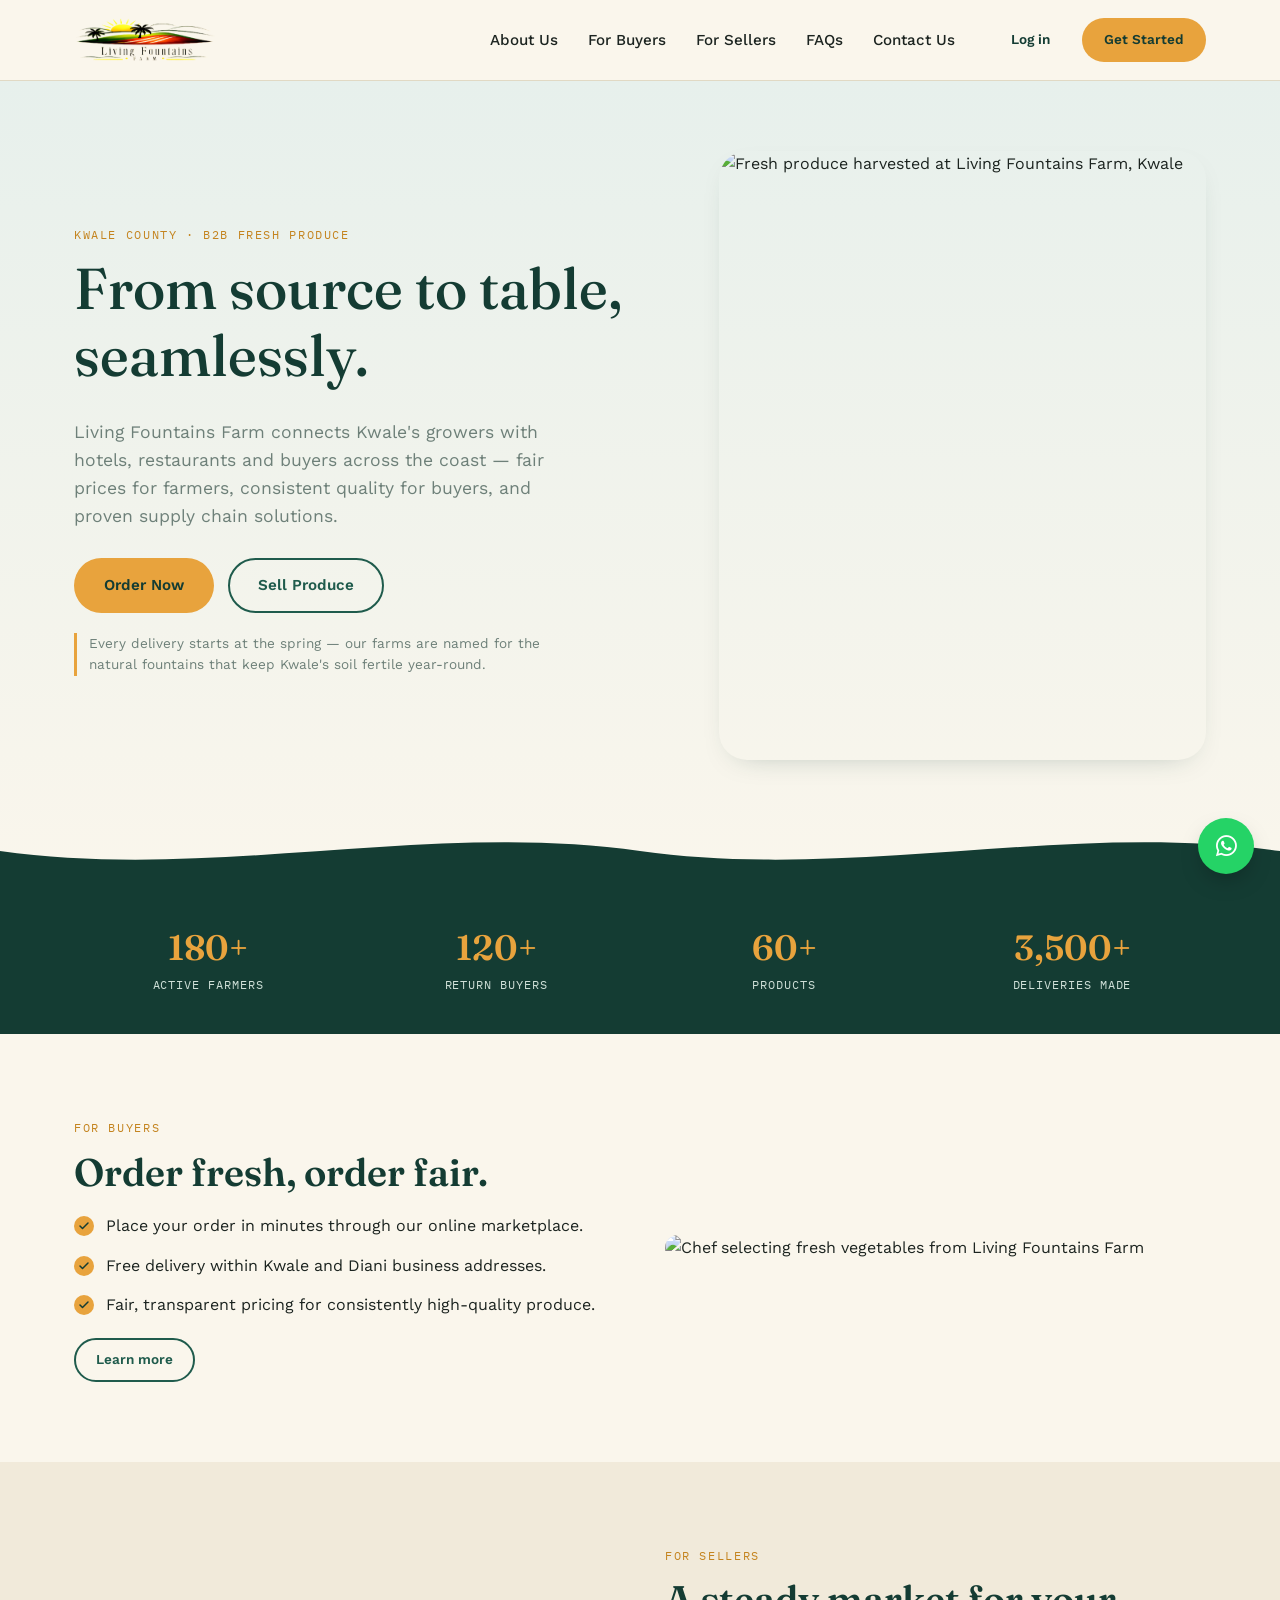
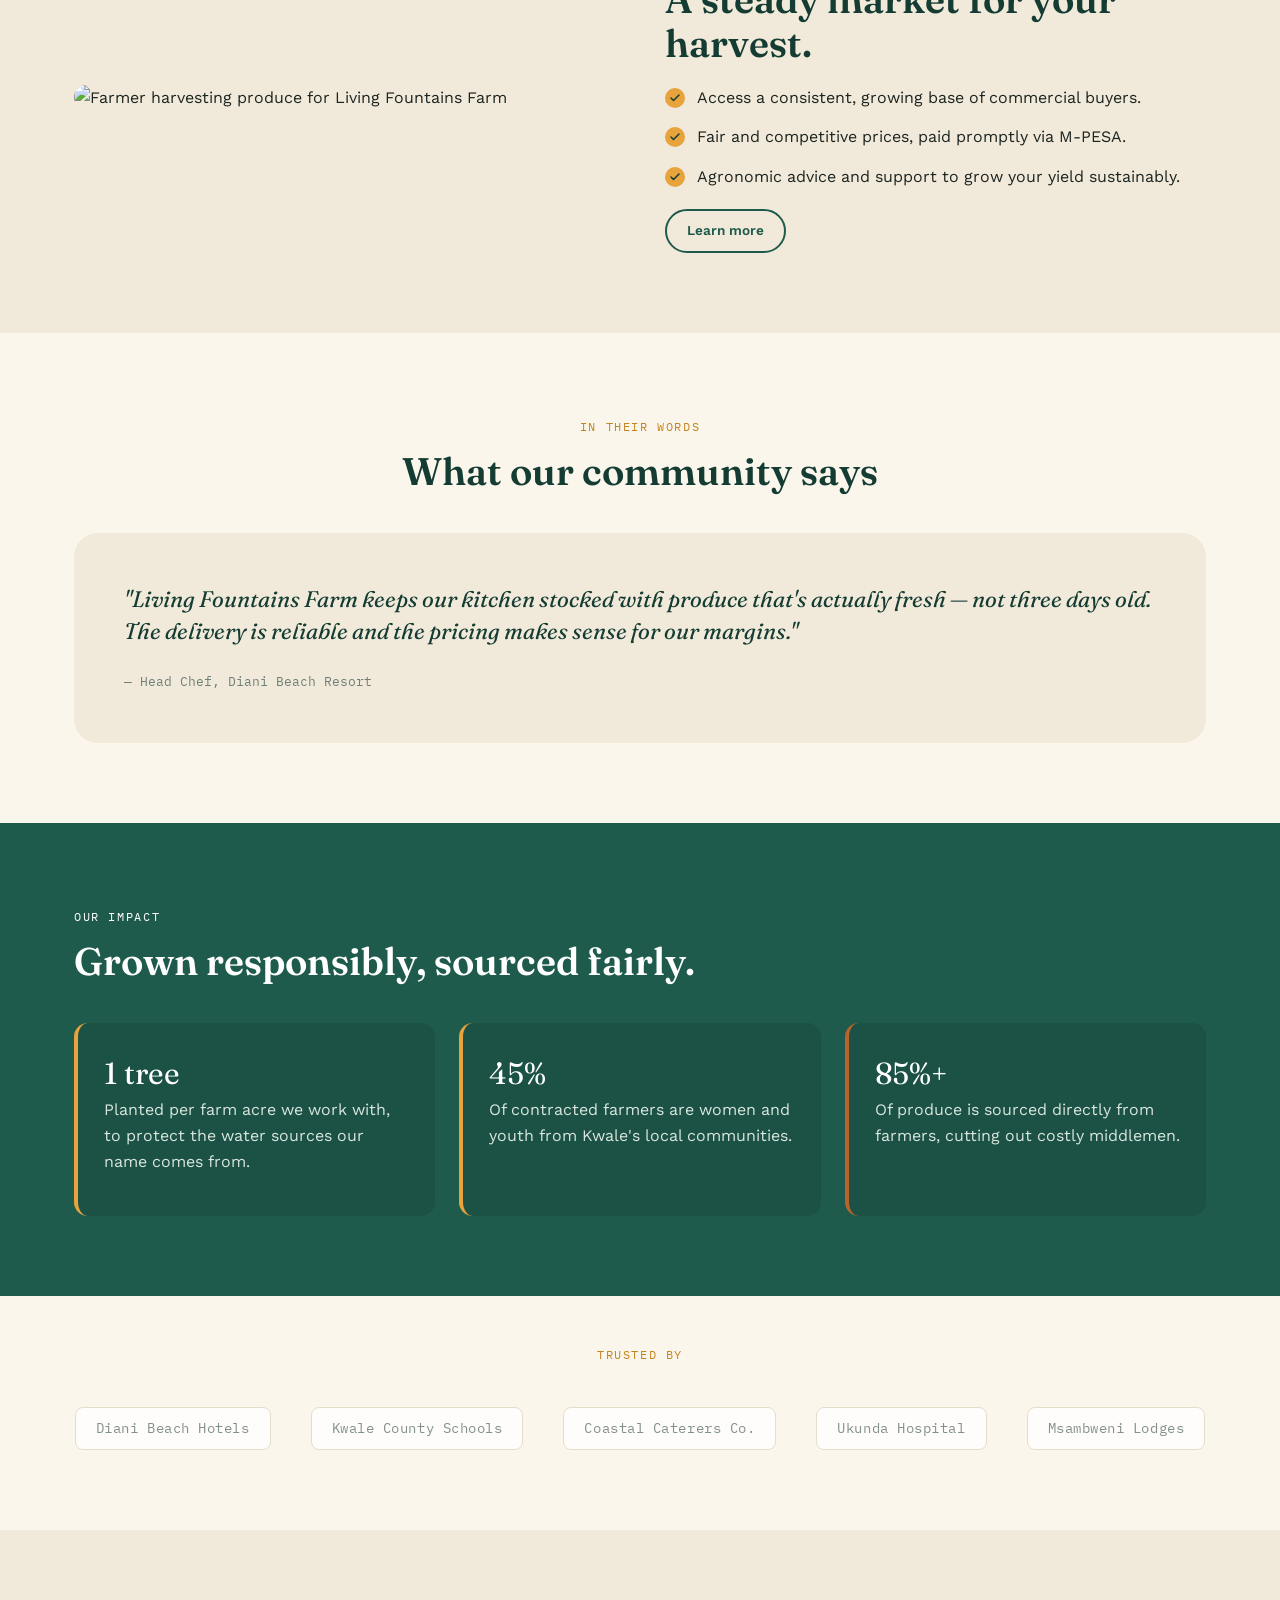
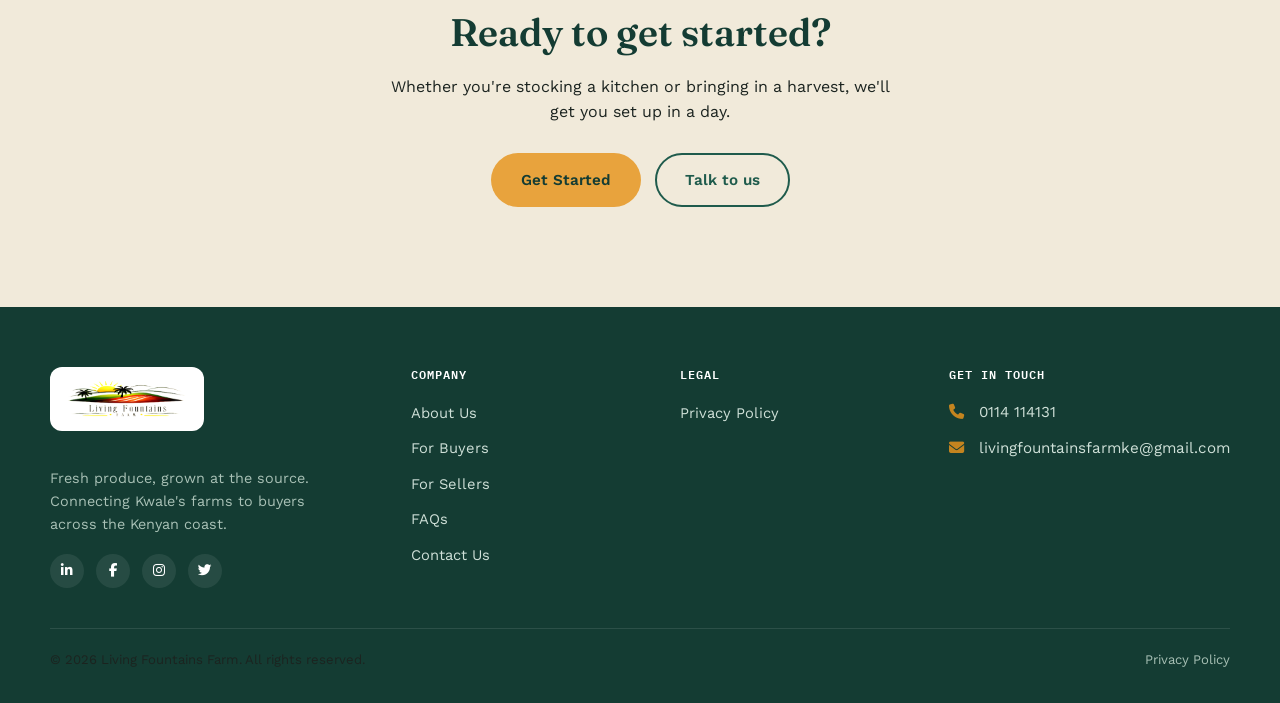
==== commit 83f08bf2: "Fix logo and favicon paths - use files from root directory" ====
--- a/index.html
+++ b/index.html
@@ -14,7 +14,7 @@
 <meta property="og:image" content="https://images.pexels.com/photos/5529591/pexels-photo-5529591.jpeg?auto=compress&cs=tinysrgb&w=1200">
 <link href="https://fonts.googleapis.com/css2?family=Fraunces:ital,opsz,wght@0,9..144,400;0,9..144,500;0,9..144,600;0,9..144,700;1,9..144,500&family=Work+Sans:wght@300;400;500;600;700&family=IBM+Plex+Mono:wght@400;500&display=swap" rel="stylesheet">
 <link rel="stylesheet" href="https://cdnjs.cloudflare.com/ajax/libs/font-awesome/6.5.1/css/all.min.css">
-<link rel="icon" type="image/png" href="assets/favicon.png">
+<link rel="icon" type="image/png" href="favcon.png">
 <link rel="stylesheet" href="style.css">
 </head>
 <body>
@@ -23,7 +23,7 @@
 <header class="header">
   <div class="navbar">
     <a href="index.html" class="logo-link">
-      <img src="assets/logo.png" alt="Living Fountains Farm logo" style="height:52px;width:auto;display:block;">
+      <img src="logo.png" alt="Living Fountains Farm logo" style="height:52px;width:auto;display:block;">
     </a>
     <div class="nav-menu-wrap" id="navMenu">
       <ul class="nav-links">
@@ -48,7 +48,7 @@
     <div class="hero-copy">
       <span class="eyebrow">Kwale County · B2B Fresh Produce</span>
       <h1>From <span class="accent">source</span> to table, seamlessly.</h1>
-      <p class="hero-description">Living Fountains Farm connects Kwale's growers with hotels, restaurants and buyers across the coast — fair prices for farmers, consistent quality for buyers, and produce that moves fast from field to plate.</p>
+      <p class="hero-description">Living Fountains Farm connects Kwale's growers with hotels, restaurants and buyers across the coast — fair prices for farmers, consistent quality for buyers, and proven supply chain solutions.</p>
       <div class="hero-ctas">
         <a href="https://buyers.livingfountainsfarm.co.ke/auth/onboard" class="btn btn-primary">Order Now</a>
         <a href="https://farmers.livingfountainsfarm.co.ke/auth/onboard" class="btn btn-outline">Sell Produce</a>
@@ -177,7 +177,7 @@
     <div class="footer-grid">
       <div class="footer-col">
         <div style="background:#fff; display:inline-block; border-radius:12px; padding:10px 16px; margin-bottom:14px;">
-          <img src="assets/logo.png" alt="Living Fountains Farm logo" style="height:44px;width:auto;display:block;">
+          <img src="logo.png" alt="Living Fountains Farm logo" style="height:44px;width:auto;display:block;">
         </div>
         <p class="footer-brand-desc">Fresh produce, grown at the source. Connecting Kwale's farms to buyers across the Kenyan coast.</p>
         <div class="social-row">
@@ -218,4 +218,4 @@
 
 <script src="script.js"></script>
 </body>
-</html>
+</html>
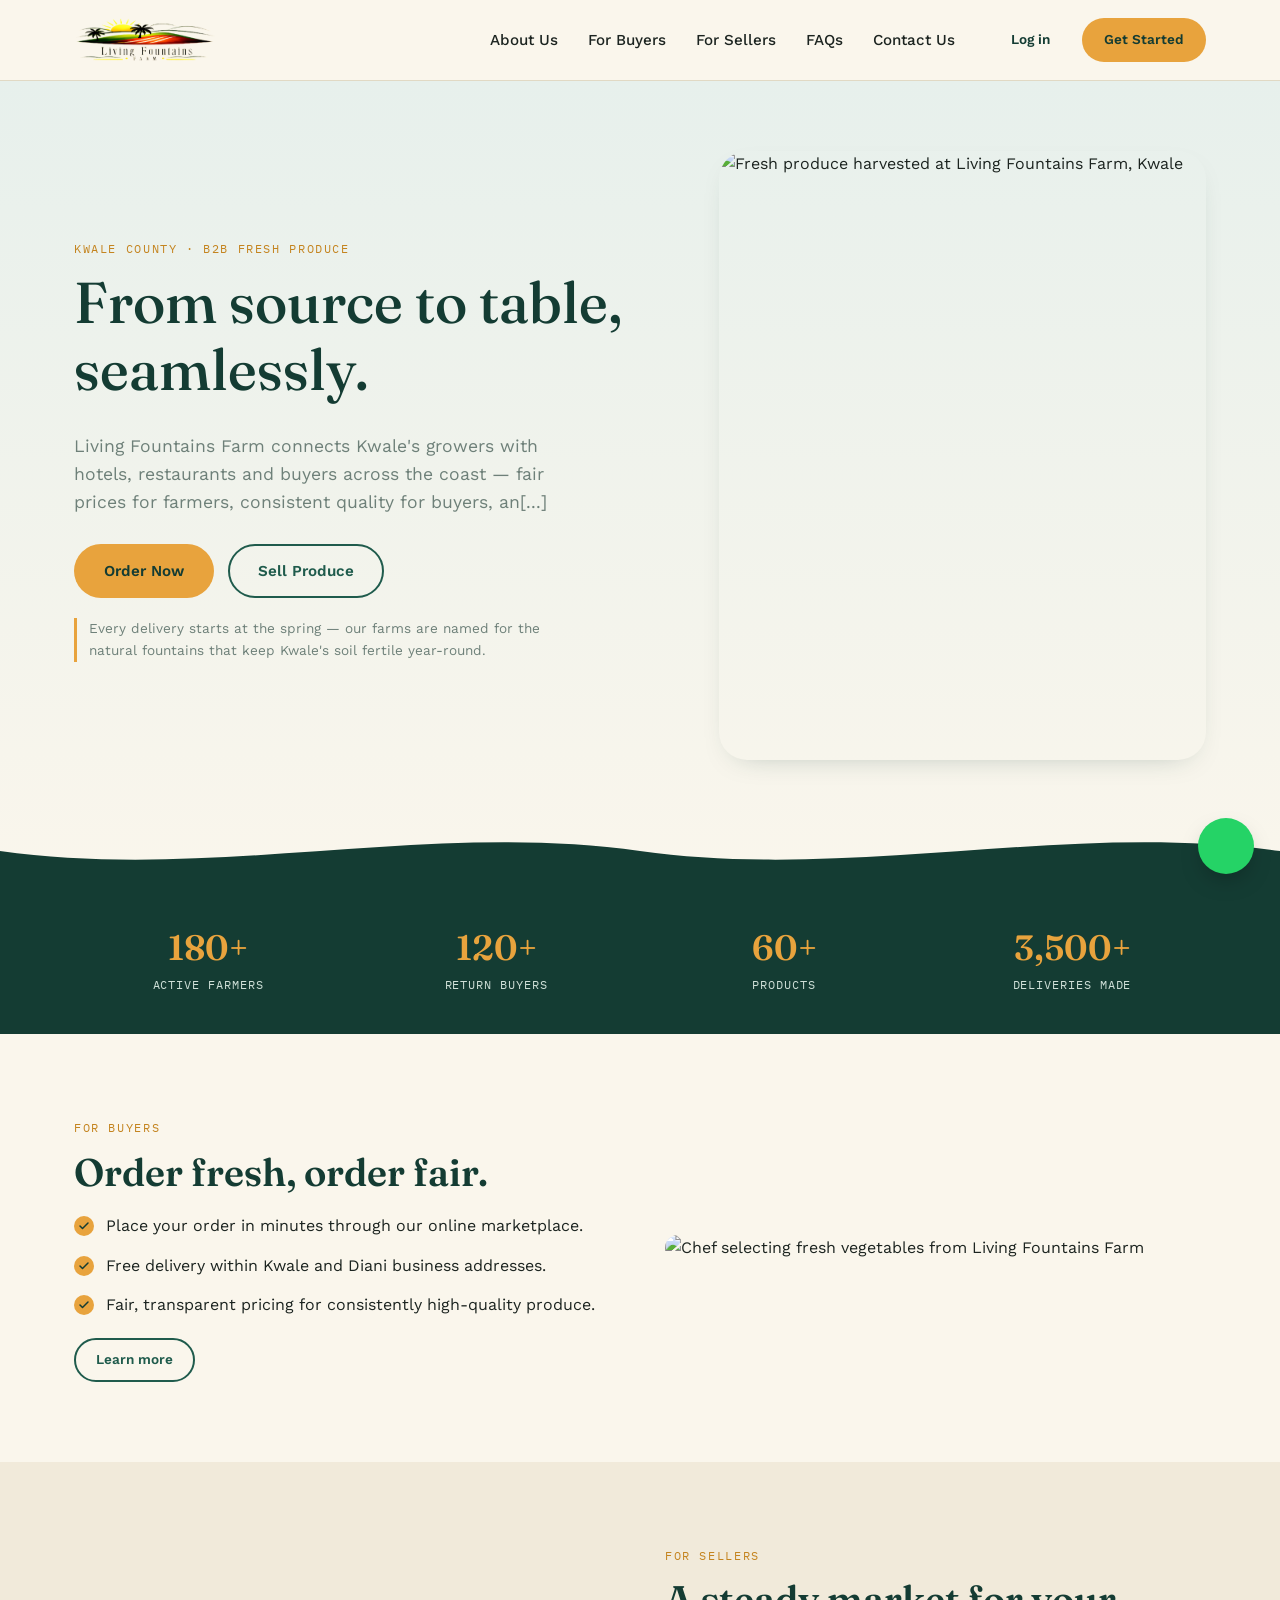
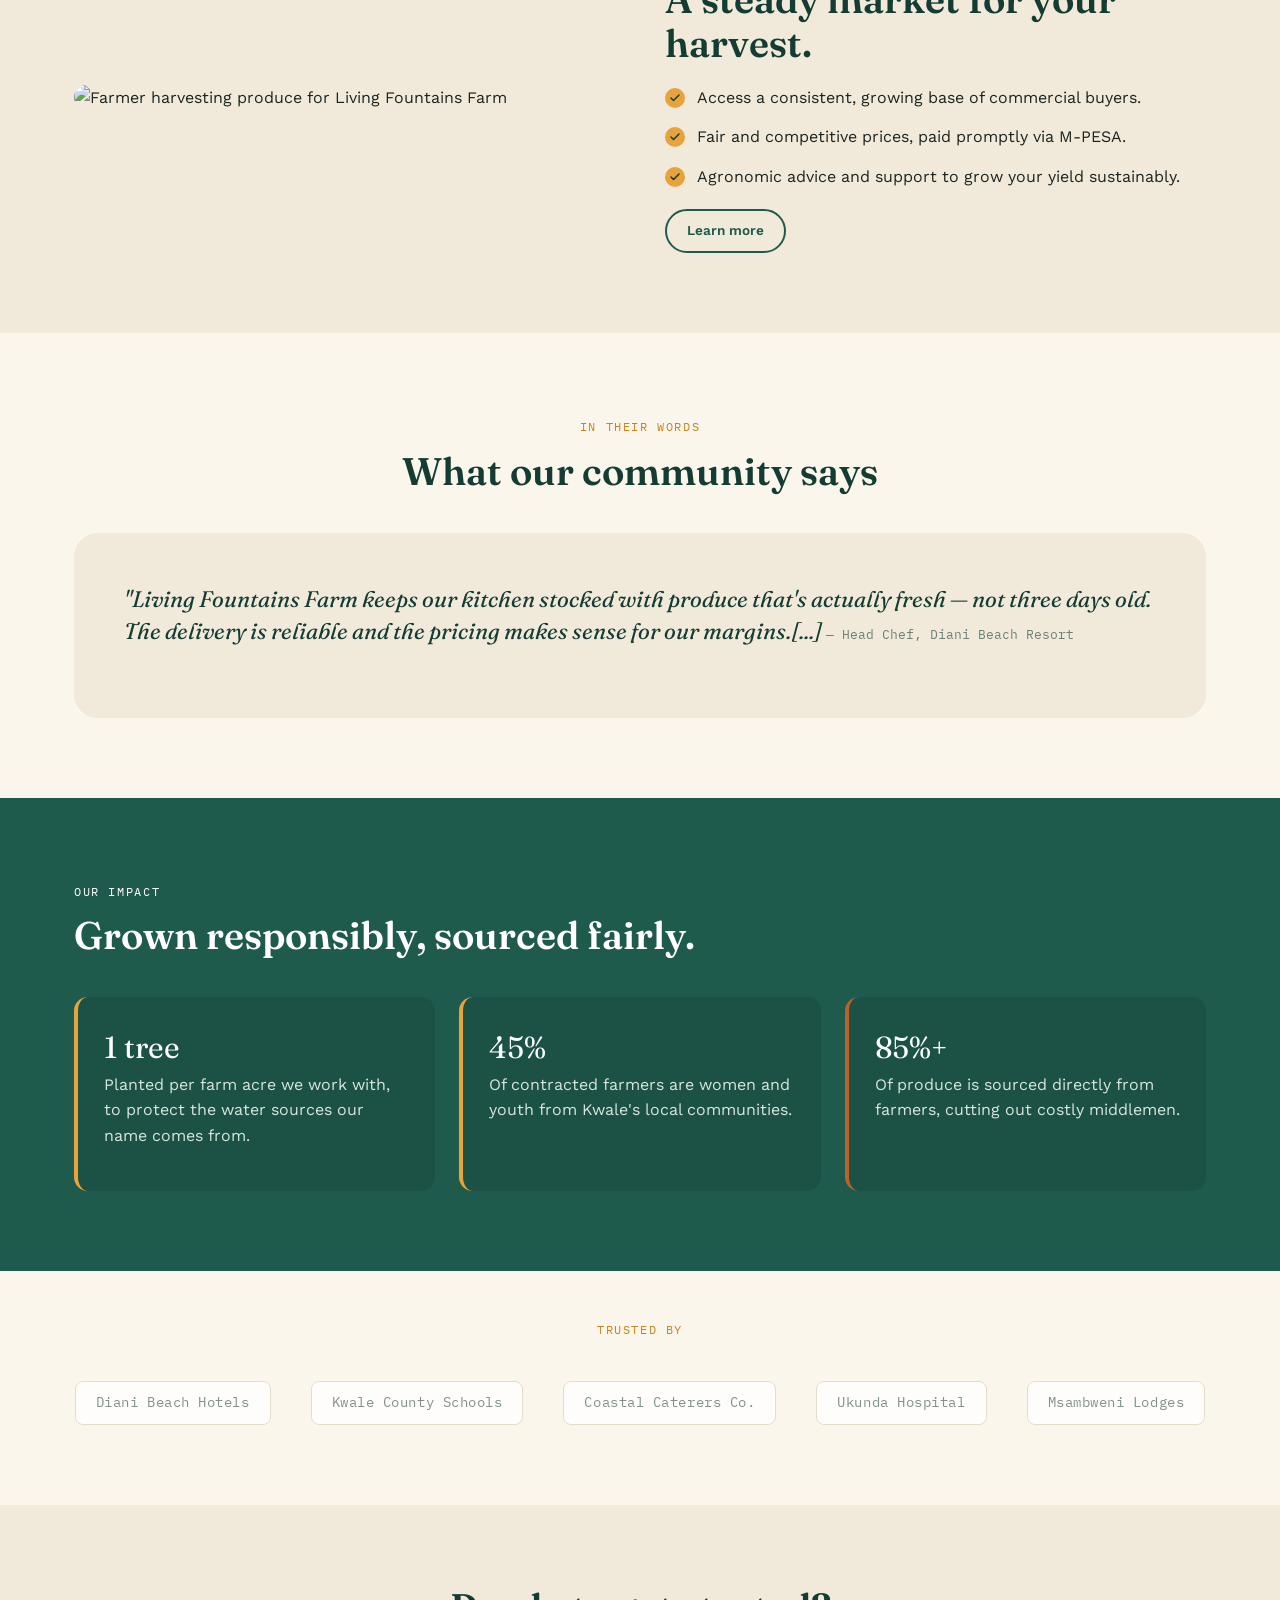
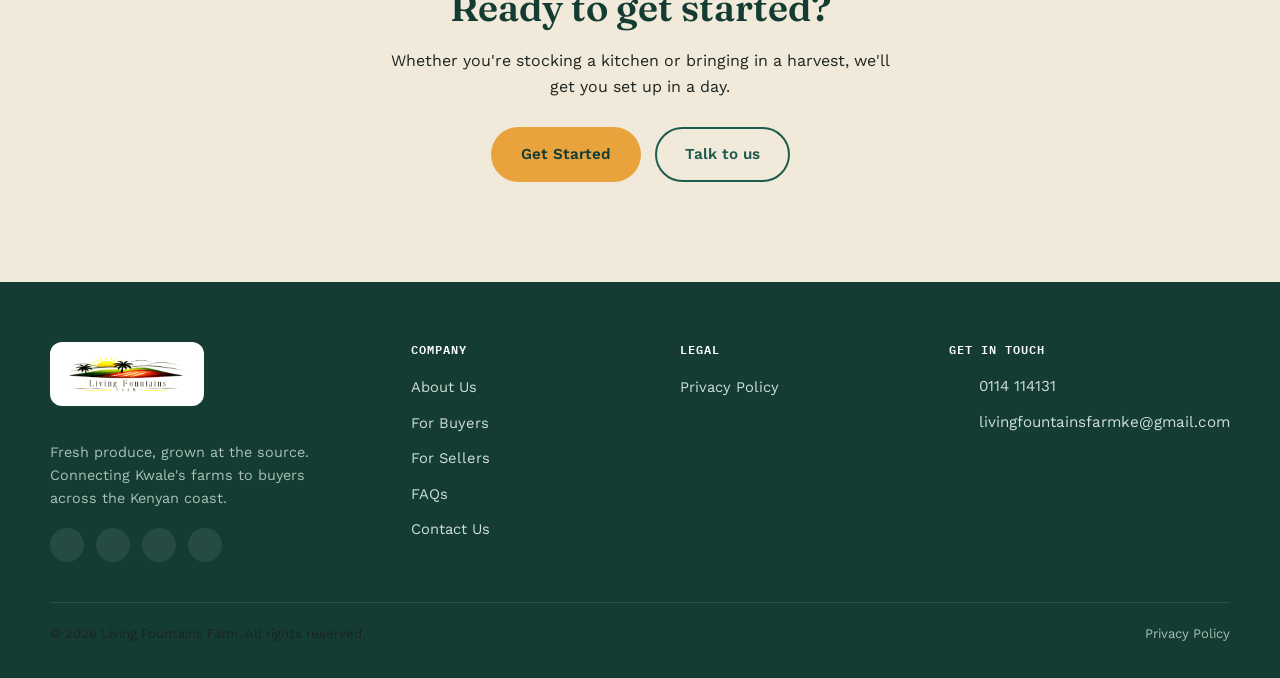
==== commit 460fbd9c: "Fix favicon.png typo (favcon.png → favicon.png) in index.html" ====
--- a/index.html
+++ b/index.html
@@ -12,9 +12,9 @@
 <meta property="og:description" content="A Kwale-based agri-marketplace connecting farms to buyers with fair pricing and reliable delivery.">
 <meta property="og:type" content="website">
 <meta property="og:image" content="https://images.pexels.com/photos/5529591/pexels-photo-5529591.jpeg?auto=compress&cs=tinysrgb&w=1200">
-<link href="https://fonts.googleapis.com/css2?family=Fraunces:ital,opsz,wght@0,9..144,400;0,9..144,500;0,9..144,600;0,9..144,700;1,9..144,500&family=Work+Sans:wght@300;400;500;600;700&family=IBM+Plex+Mono:wght@400;500&display=swap" rel="stylesheet">
+<link href="https://fonts.googleapis.com/css2?family=Fraunces:ital,opsz,wght@0,9..144,400;0,9..144,500;0,9..144,600;0,9..144,700;1,9..144,500&family=Work+Sans:wght@300;400;500;600;700&family=IBM+P[...]
 <link rel="stylesheet" href="https://cdnjs.cloudflare.com/ajax/libs/font-awesome/6.5.1/css/all.min.css">
-<link rel="icon" type="image/png" href="favcon.png">
+<link rel="icon" type="image/png" href="favicon.png">
 <link rel="stylesheet" href="style.css">
 </head>
 <body>
@@ -48,7 +48,7 @@
     <div class="hero-copy">
       <span class="eyebrow">Kwale County · B2B Fresh Produce</span>
       <h1>From <span class="accent">source</span> to table, seamlessly.</h1>
-      <p class="hero-description">Living Fountains Farm connects Kwale's growers with hotels, restaurants and buyers across the coast — fair prices for farmers, consistent quality for buyers, and proven supply chain solutions.</p>
+      <p class="hero-description">Living Fountains Farm connects Kwale's growers with hotels, restaurants and buyers across the coast — fair prices for farmers, consistent quality for buyers, an[...]
       <div class="hero-ctas">
         <a href="https://buyers.livingfountainsfarm.co.ke/auth/onboard" class="btn btn-primary">Order Now</a>
         <a href="https://farmers.livingfountainsfarm.co.ke/auth/onboard" class="btn btn-outline">Sell Produce</a>
@@ -115,7 +115,7 @@
       <h2>What our community says</h2>
     </div>
     <div class="testimonial">
-      <blockquote>"Living Fountains Farm keeps our kitchen stocked with produce that's actually fresh — not three days old. The delivery is reliable and the pricing makes sense for our margins."</blockquote>
+      <blockquote>"Living Fountains Farm keeps our kitchen stocked with produce that's actually fresh — not three days old. The delivery is reliable and the pricing makes sense for our margins.[...]
       <cite>— Head Chef, Diani Beach Resort</cite>
     </div>
   </div>
@@ -218,4 +218,4 @@
 
 <script src="script.js"></script>
 </body>
-</html>+</html>
